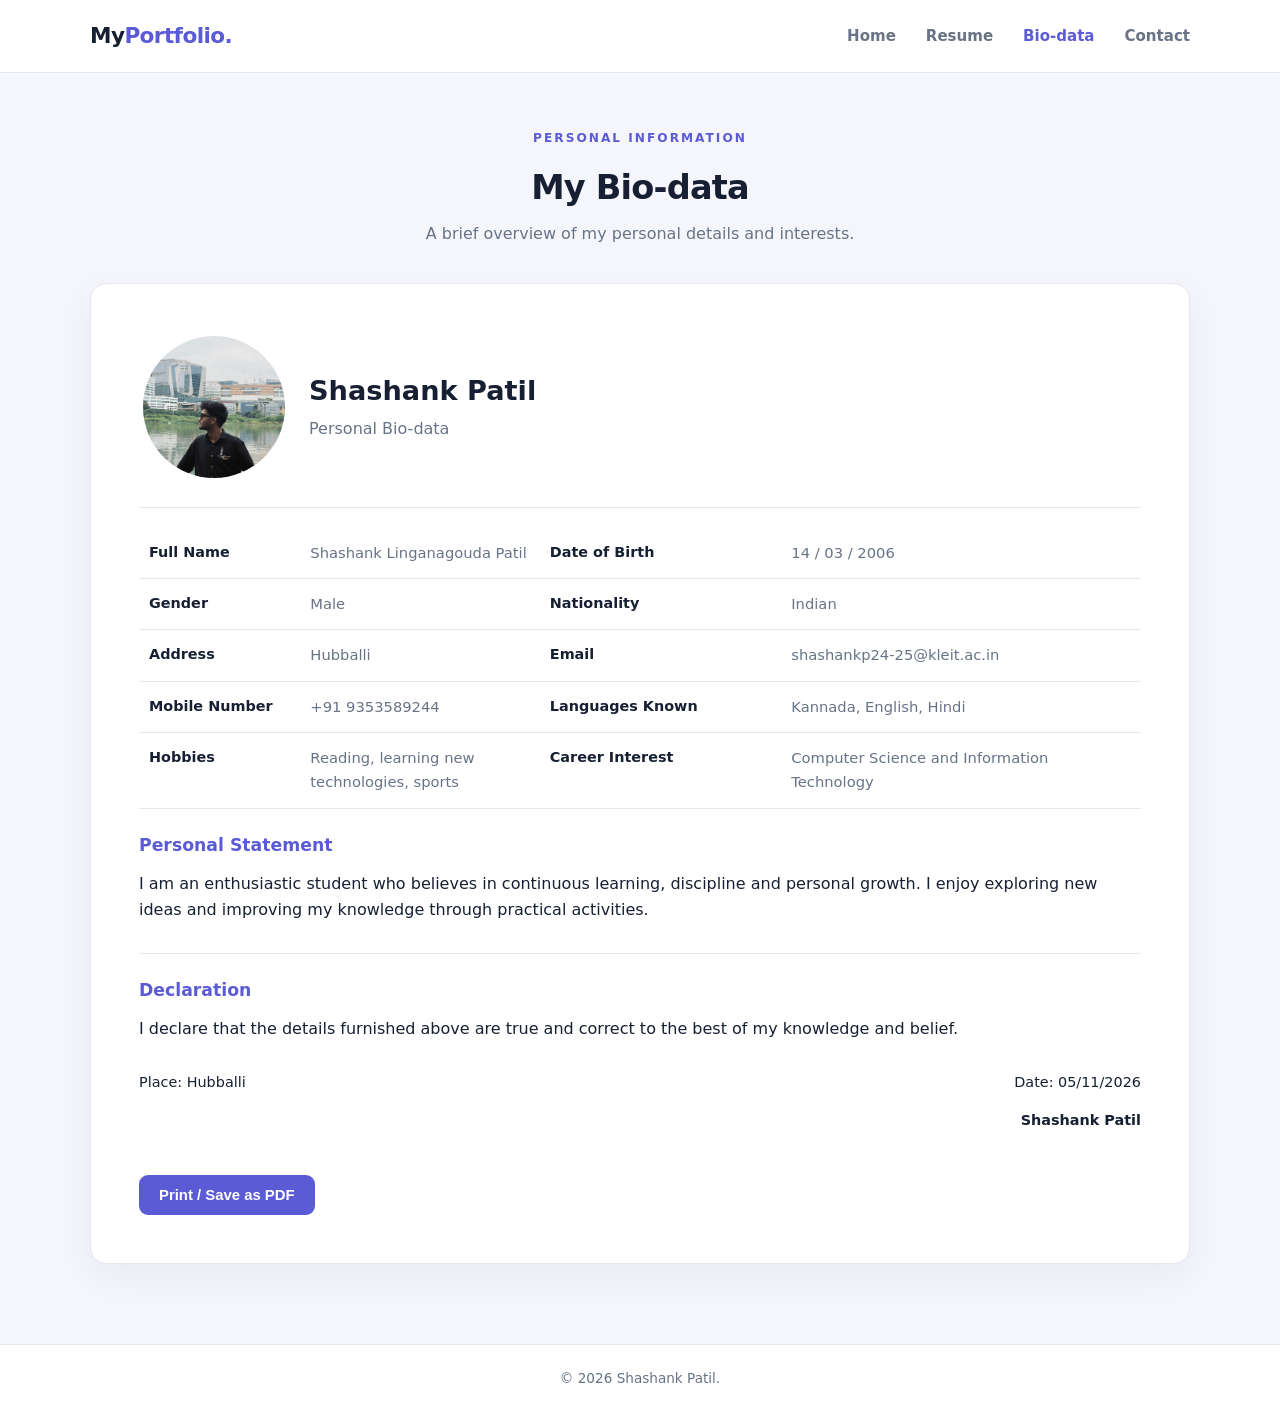
==== biodata.html @ 7f7760db "Add files via upload" ====
<!DOCTYPE html>
<html lang="en">
<head>
  <meta charset="UTF-8"><meta name="viewport" content="width=device-width, initial-scale=1.0">
  <title>Bio-data | Personal Portfolio</title><link rel="stylesheet" href="css/style.css">
</head>
<body>
  <header class="site-header"><nav class="navbar container">
    <a class="brand" href="index.html">My<span>Portfolio.</span></a><button class="menu-toggle" aria-label="Toggle navigation" aria-expanded="false">☰</button>
    <ul class="nav-links"><li><a href="index.html">Home</a></li><li><a href="resume.html">Resume</a></li><li><a class="active" href="biodata.html">Bio-data</a></li><li><a href="contact.html">Contact</a></li></ul>
  </nav></header>
  <main class="container page-wrap">
    <div class="page-title"><p class="eyebrow">PERSONAL INFORMATION</p><h1>My Bio-data</h1><p>A brief overview of my personal details and interests.</p></div>
    <section class="paper biodata-paper">
      <div class="bio-heading">
    <img src="images/profile.jpeg" alt="Shashank Patil" class="avatar small-avatar profile-photo">
    <div>
        <h2>Shashank Patil</h2>
        <p class="muted">Personal Bio-data</p>
    </div>
</div>
      <div class="data-table">
        <div><strong>Full Name</strong><span>Shashank Linganagouda Patil</span></div>
        <div><strong>Date of Birth</strong><span>14 / 03 / 2006</span></div>
        <div><strong>Gender</strong><span>Male</span></div>
        <div><strong>Nationality</strong><span>Indian</span></div>
        <div><strong>Address</strong><span>Hubballi</span></div>
        <div><strong>Email</strong><span>shashankp24-25@kleit.ac.in</span></div>
        <div><strong>Mobile Number</strong><span>+91 9353589244</span></div>
        <div><strong>Languages Known</strong><span>Kannada, English, Hindi</span></div>
        <div><strong>Hobbies</strong><span>Reading, learning new technologies, sports</span></div>
        <div><strong>Career Interest</strong><span>Computer Science and Information Technology</span></div>
      </div>
      <section class="resume-section"><h3>Personal Statement</h3><p>I am an enthusiastic student who believes in continuous learning, discipline and personal growth. I enjoy exploring new ideas and improving my knowledge through practical activities.</p></section>
      <section class="resume-section"><h3>Declaration</h3><p>I declare that the details furnished above are true and correct to the best of my knowledge and belief.</p><div class="signature"><span>Place: Hubballi</span><span>Date: 05/11/2026</span><strong>Shashank Patil</strong></div></section>
      <button class="btn print-btn" onclick="window.print()">Print / Save as PDF</button>
    </section>
  </main>
  <footer class="footer"><div class="container"><p>© <span id="year"></span> Shashank Patil.</p></div></footer>
  <script src="https://code.jquery.com/jquery-3.7.1.min.js"></script><script src="js/script.js"></script>
</body></html>
---- css/style.css ----
:root{--ink:#172033;--muted:#687386;--primary:#5b5bd6;--primary-dark:#4545b8;--surface:#fff;--bg:#f5f6fb;--line:#e6e8f0;--accent:#e9e9ff}
*{box-sizing:border-box}html{scroll-behavior:smooth}body{margin:0;background:var(--bg);color:var(--ink);font-family:Inter,ui-sans-serif,system-ui,-apple-system,"Segoe UI",sans-serif;line-height:1.65}a{color:inherit;text-decoration:none}.container{width:min(1100px,calc(100% - 40px));margin:auto}
.site-header{background:rgba(255,255,255,.94);border-bottom:1px solid var(--line);position:sticky;top:0;z-index:10;backdrop-filter:blur(12px)}.navbar{height:72px;display:flex;align-items:center;justify-content:space-between}.brand{font-size:1.35rem;font-weight:800;letter-spacing:-.6px}.brand span,.hero h1 span{color:var(--primary)}.nav-links{display:flex;gap:30px;list-style:none;margin:0;padding:0}.nav-links a{font-size:.94rem;color:var(--muted);font-weight:600}.nav-links a:hover,.nav-links a.active{color:var(--primary)}.menu-toggle{display:none;border:0;background:none;font-size:1.6rem;color:var(--ink)}
.hero{min-height:520px;display:grid;grid-template-columns:1.5fr .8fr;align-items:center;gap:70px;padding-top:55px;padding-bottom:55px}.eyebrow{color:var(--primary);font-size:.76rem;font-weight:800;letter-spacing:2px;margin:0 0 12px}.hero h1{font-size:clamp(2.5rem,6vw,4.4rem);line-height:1.1;letter-spacing:-2px;margin:0 0 14px}.hero h2{font-size:1.3rem;margin:0 0 16px}.lead{color:var(--muted);max-width:610px;font-size:1.05rem}.actions{display:flex;gap:12px;margin-top:28px}.btn{display:inline-block;border:0;border-radius:9px;background:var(--primary);color:white;padding:12px 20px;font-weight:700;font-size:.93rem;cursor:pointer;transition:.2s}.btn:hover{background:var(--primary-dark);transform:translateY(-1px)}.btn-outline{background:transparent;color:var(--primary);border:1px solid #c9c9f5}.btn-outline:hover{background:var(--accent);color:var(--primary-dark)}.profile-card{background:var(--surface);border:1px solid var(--line);border-radius:22px;padding:34px 25px;text-align:center;box-shadow:0 18px 50px rgba(31,38,75,.07)}.avatar{width:142px;height:142px;border-radius:50%;background:linear-gradient(135deg,#7777ed,#b2a8ff);display:grid;place-items:center;color:white;font-size:2.6rem;font-weight:800;margin:0 auto 22px;border:7px solid #f0efff}.profile-card h3{margin:0;font-size:1.35rem}.profile-card p{color:var(--muted);margin:4px 0 18px}.status{font-size:.78rem;color:#39815e;background:#eaf8f0;padding:7px 12px;border-radius:30px}.status i{display:inline-block;width:7px;height:7px;background:#35a66d;border-radius:50%;margin-right:6px}
.section{padding:50px 0 85px}.section-heading{text-align:center;margin-bottom:30px}.section-heading h2,.page-title h1{font-size:2.1rem;letter-spacing:-.8px;margin:0}.feature-grid{display:grid;grid-template-columns:repeat(3,1fr);gap:20px}.feature-card{background:var(--surface);border:1px solid var(--line);border-radius:16px;padding:25px;box-shadow:0 8px 25px rgba(31,38,75,.035)}.feature-icon{width:42px;height:42px;background:var(--accent);color:var(--primary);display:grid;place-items:center;border-radius:12px;font-weight:800;margin-bottom:16px}.feature-card h3{margin:0 0 8px}.feature-card p{color:var(--muted);font-size:.94rem}.text-link{color:var(--primary);font-weight:700;font-size:.9rem}
.footer{border-top:1px solid var(--line);padding:22px 0;color:var(--muted);font-size:.85rem;text-align:center;background:#fff}.footer p{margin:0}
.page-wrap{padding-top:55px;padding-bottom:80px}.page-title{text-align:center;margin-bottom:35px}.page-title>p:last-child{color:var(--muted);margin-top:6px}.paper{background:#fff;border:1px solid var(--line);border-radius:17px;padding:clamp(22px,5vw,48px);box-shadow:0 12px 35px rgba(31,38,75,.05)}.resume-top{display:flex;justify-content:space-between;gap:25px;padding-bottom:25px;border-bottom:2px solid var(--ink)}.resume-top h2{font-size:2rem;margin:0}.muted{color:var(--muted)}.contact-mini{text-align:right;color:var(--muted);font-size:.88rem}.contact-mini p{margin:2px}.resume-section{padding:22px 0;border-bottom:1px solid var(--line)}.resume-section:last-of-type{border-bottom:0}.resume-section h3{font-size:1.08rem;margin:0 0 12px;color:var(--primary)}.resume-section p{margin:7px 0}.timeline-item{padding:0 0 15px 16px;border-left:2px solid #deddfb;margin-left:5px;position:relative}.timeline-item:before{content:"";position:absolute;left:-6px;top:7px;width:10px;height:10px;border-radius:50%;background:var(--primary)}.timeline-item h4{margin:0}.timeline-item p{color:var(--muted);font-size:.93rem}.timeline-item>div{display:flex;justify-content:space-between;gap:15px;flex-wrap:wrap}.date{font-size:.82rem;color:var(--muted)}.tag-list{display:flex;gap:9px;flex-wrap:wrap}.tag-list span{background:#f0f0ff;color:#4b4bb6;border-radius:7px;padding:6px 11px;font-size:.85rem;font-weight:650}.small{font-size:.82rem}.clean-list{margin:0;padding-left:20px}.signature{display:flex;justify-content:space-between;gap:15px;flex-wrap:wrap;margin-top:28px;font-size:.9rem}.signature strong{width:100%;text-align:right}.print-btn{margin-top:20px}
.bio-heading{display:flex;align-items:center;gap:20px;padding-bottom:25px;border-bottom:1px solid var(--line);margin-bottom:20px}.bio-heading h2{margin:0;font-size:1.7rem}.bio-heading p{margin:2px 0}.small-avatar{width:82px;height:82px;font-size:1.5rem;margin:0;border-width:4px}.data-table{display:grid;grid-template-columns:1fr 1.5fr}.data-table>div{display:grid;grid-template-columns:1fr 1.5fr;gap:15px;padding:13px 10px;border-bottom:1px solid var(--line)}.data-table strong{font-size:.9rem}.data-table span{color:var(--muted);font-size:.92rem}
.contact-layout{display:grid;grid-template-columns:.8fr 1.2fr;gap:22px;align-items:start}.contact-info h2,.paper h2{margin-top:0}.contact-info p{margin:22px 0}.contact-info strong{color:var(--primary)}form{display:grid;gap:9px}label{font-size:.9rem;font-weight:700;margin-top:7px}input,textarea{width:100%;font:inherit;border:1px solid #dfe2ec;border-radius:8px;padding:12px 13px;background:#fff;color:var(--ink)}input:focus,textarea:focus{outline:2px solid #d4d3ff;border-color:var(--primary)}textarea{resize:vertical}.form-message{font-size:.9rem;font-weight:650;min-height:22px;margin:4px 0}.form-message.success{color:#238153}.form-message.error{color:#bd3d48}
@media(max-width:760px){.menu-toggle{display:block}.nav-links{display:none;position:absolute;top:72px;left:0;right:0;background:#fff;padding:18px 25px 22px;border-bottom:1px solid var(--line);flex-direction:column;gap:14px}.nav-links.open{display:flex}.hero{grid-template-columns:1fr;gap:35px;padding-top:55px}.profile-card{max-width:390px;width:100%;margin:auto}.feature-grid{grid-template-columns:1fr}.contact-layout{grid-template-columns:1fr}.resume-top{flex-direction:column}.contact-mini{text-align:left}.data-table{grid-template-columns:1fr}.data-table>div{grid-template-columns:1fr 1.3fr}}
@media print{.site-header,.footer,.print-btn{display:none!important}body{background:#fff}.container{width:100%}.page-wrap{padding:0}.paper{box-shadow:none;border:0;padding:0}.page-title{display:none}.resume-section{break-inside:avoid}}
.profile-photo {
    width: 150px;
    height: 150px;
    border-radius: 50%;
    object-fit: cover;
    border: 4px solid white;
}
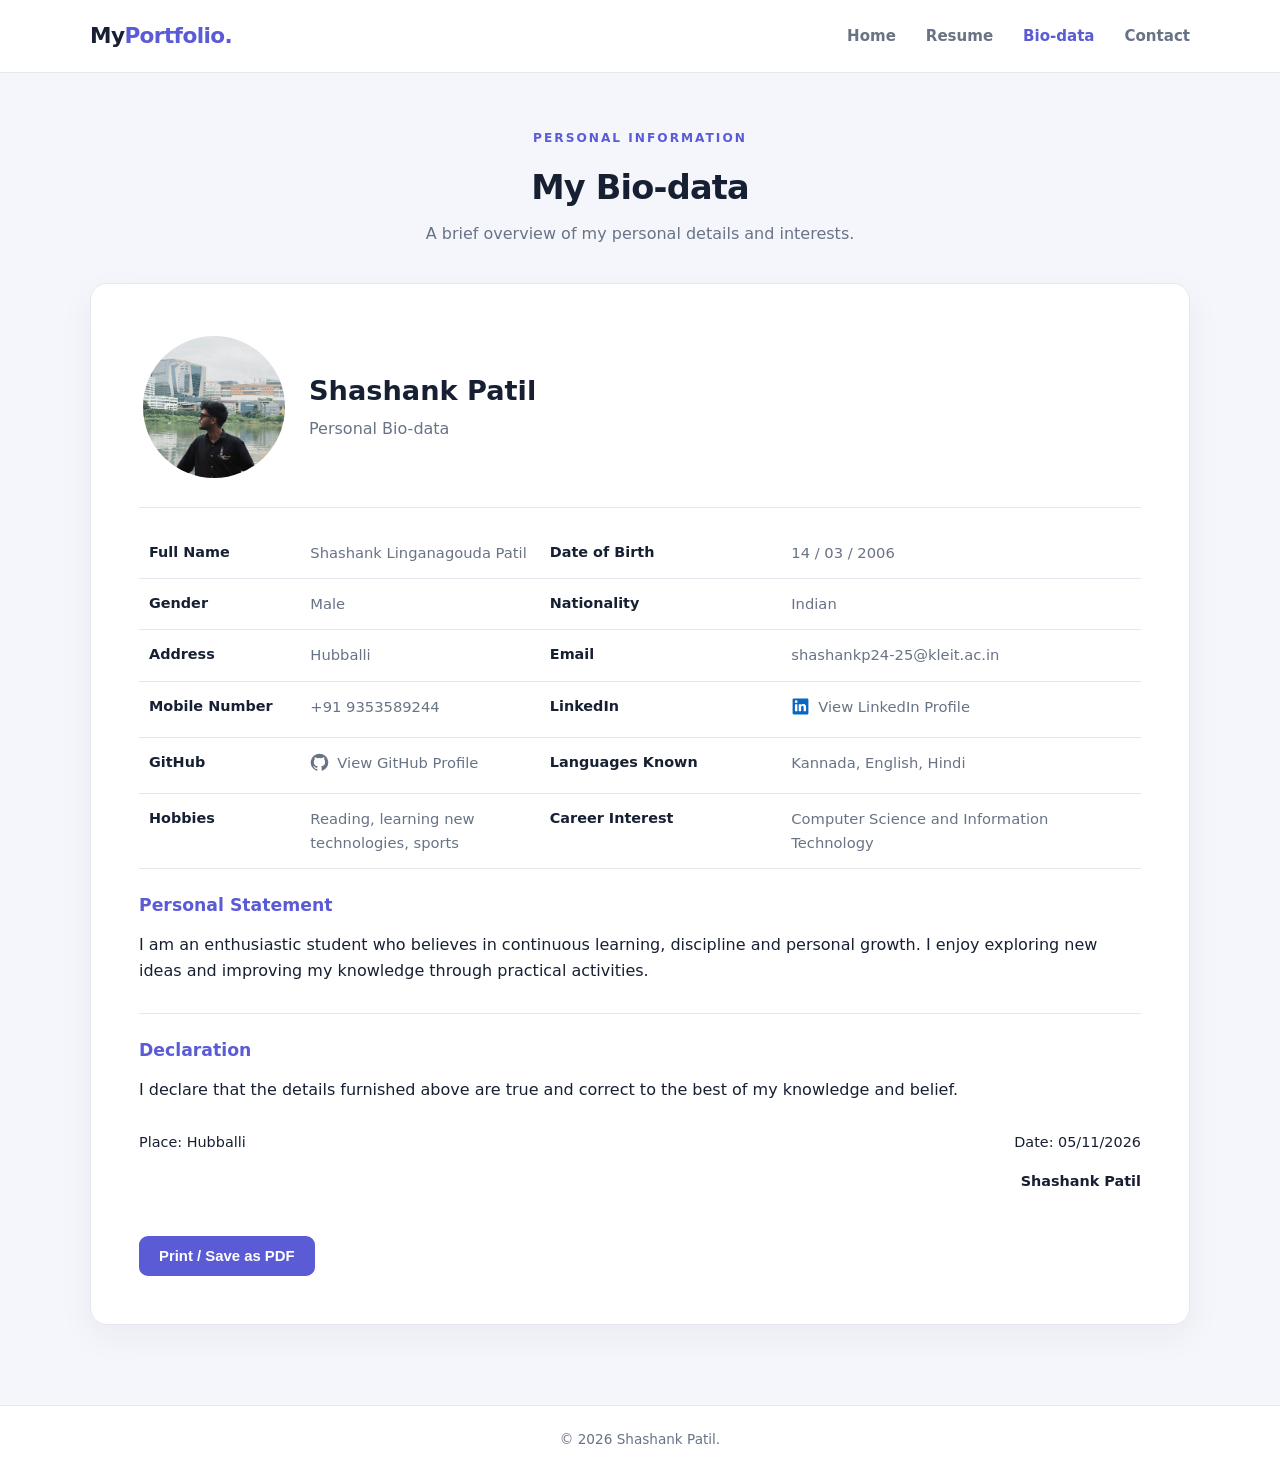
==== commit 4ab6e7a8: "Update biodata.html" ====
--- a/biodata.html
+++ b/biodata.html
@@ -1,41 +1,183 @@
+
 <!DOCTYPE html>
 <html lang="en">
 <head>
-  <meta charset="UTF-8"><meta name="viewport" content="width=device-width, initial-scale=1.0">
-  <title>Bio-data | Personal Portfolio</title><link rel="stylesheet" href="css/style.css">
+  <meta charset="UTF-8">
+  <meta name="viewport" content="width=device-width, initial-scale=1.0">
+  <title>Bio-data | Personal Portfolio</title>
+  <link rel="stylesheet" href="css/style.css">
 </head>
+
 <body>
-  <header class="site-header"><nav class="navbar container">
-    <a class="brand" href="index.html">My<span>Portfolio.</span></a><button class="menu-toggle" aria-label="Toggle navigation" aria-expanded="false">☰</button>
-    <ul class="nav-links"><li><a href="index.html">Home</a></li><li><a href="resume.html">Resume</a></li><li><a class="active" href="biodata.html">Bio-data</a></li><li><a href="contact.html">Contact</a></li></ul>
-  </nav></header>
+  <header class="site-header">
+    <nav class="navbar container">
+      <a class="brand" href="index.html">My<span>Portfolio.</span></a>
+      <button class="menu-toggle" aria-label="Toggle navigation" aria-expanded="false">☰</button>
+
+      <ul class="nav-links">
+        <li><a href="index.html">Home</a></li>
+        <li><a href="resume.html">Resume</a></li>
+        <li><a class="active" href="biodata.html">Bio-data</a></li>
+        <li><a href="contact.html">Contact</a></li>
+      </ul>
+    </nav>
+  </header>
+
   <main class="container page-wrap">
-    <div class="page-title"><p class="eyebrow">PERSONAL INFORMATION</p><h1>My Bio-data</h1><p>A brief overview of my personal details and interests.</p></div>
+
+    <div class="page-title">
+      <p class="eyebrow">PERSONAL INFORMATION</p>
+      <h1>My Bio-data</h1>
+      <p>A brief overview of my personal details and interests.</p>
+    </div>
+
     <section class="paper biodata-paper">
+
       <div class="bio-heading">
-    <img src="images/profile.jpeg" alt="Shashank Patil" class="avatar small-avatar profile-photo">
-    <div>
-        <h2>Shashank Patil</h2>
-        <p class="muted">Personal Bio-data</p>
-    </div>
-</div>
+        <img src="images/profile.jpeg"
+             alt="Shashank Patil"
+             class="avatar small-avatar profile-photo">
+
+        <div>
+          <h2>Shashank Patil</h2>
+          <p class="muted">Personal Bio-data</p>
+        </div>
+      </div>
+
       <div class="data-table">
-        <div><strong>Full Name</strong><span>Shashank Linganagouda Patil</span></div>
-        <div><strong>Date of Birth</strong><span>14 / 03 / 2006</span></div>
-        <div><strong>Gender</strong><span>Male</span></div>
-        <div><strong>Nationality</strong><span>Indian</span></div>
-        <div><strong>Address</strong><span>Hubballi</span></div>
-        <div><strong>Email</strong><span>shashankp24-25@kleit.ac.in</span></div>
-        <div><strong>Mobile Number</strong><span>+91 9353589244</span></div>
-        <div><strong>Languages Known</strong><span>Kannada, English, Hindi</span></div>
-        <div><strong>Hobbies</strong><span>Reading, learning new technologies, sports</span></div>
-        <div><strong>Career Interest</strong><span>Computer Science and Information Technology</span></div>
+
+        <div>
+          <strong>Full Name</strong>
+          <span>Shashank Linganagouda Patil</span>
+        </div>
+
+        <div>
+          <strong>Date of Birth</strong>
+          <span>14 / 03 / 2006</span>
+        </div>
+
+        <div>
+          <strong>Gender</strong>
+          <span>Male</span>
+        </div>
+
+        <div>
+          <strong>Nationality</strong>
+          <span>Indian</span>
+        </div>
+
+        <div>
+          <strong>Address</strong>
+          <span>Hubballi</span>
+        </div>
+
+        <div>
+          <strong>Email</strong>
+          <span>
+            <a href="mailto:shashankp24-25@kleit.ac.in">
+              shashankp24-25@kleit.ac.in
+            </a>
+          </span>
+        </div>
+
+        <div>
+          <strong>Mobile Number</strong>
+          <span>
+            <a href="tel:+919353589244">+91 9353589244</a>
+          </span>
+        </div>
+
+        <div>
+          <strong>LinkedIn</strong>
+          <span>
+            <a href="https://www.linkedin.com/in/shashank-patil-232881315/"
+               target="_blank"
+               rel="noopener noreferrer"
+               style="display:inline-flex; align-items:center; gap:8px; text-decoration:none;">
+
+              <svg width="19" height="19" viewBox="0 0 24 24"
+                   fill="#0A66C2" aria-hidden="true">
+                <path d="M20.45 2H3.55C2.69 2 2 2.69 2 3.55v16.9c0 .86.69 1.55 1.55 1.55h16.9c.86 0 1.55-.69 1.55-1.55V3.55c0-.86-.69-1.55-1.55-1.55ZM8 18H5V9h3v9ZM6.5 7.73a1.74 1.74 0 1 1 0-3.48 1.74 1.74 0 0 1 0 3.48ZM19 18h-3v-4.5c0-1.08-.02-2.47-1.5-2.47S12.77 12.2 12.77 13.4V18h-3V9h2.88v1.23h.04c.4-.7 1.38-1.44 2.84-1.44C18.57 8.79 19 10.8 19 13.4V18Z"/>
+              </svg>
+
+              View LinkedIn Profile
+            </a>
+          </span>
+        </div>
+
+        <div>
+          <strong>GitHub</strong>
+          <span>
+            <a href="https://github.com/shashankptl"
+               target="_blank"
+               rel="noopener noreferrer"
+               style="display:inline-flex; align-items:center; gap:8px; text-decoration:none;">
+
+              <svg width="19" height="19" viewBox="0 0 24 24"
+                   fill="currentColor" aria-hidden="true">
+                <path d="M12 .9a11.1 11.1 0 0 0-3.51 21.63c.55.1.76-.24.76-.53v-2.07c-3.1.67-3.76-1.32-3.76-1.32-.5-1.29-1.24-1.63-1.24-1.63-1.01-.69.08-.68.08-.68 1.12.08 1.71 1.15 1.71 1.15.99 1.7 2.6 1.21 3.23.92.1-.72.39-1.21.7-1.49-2.48-.28-5.09-1.24-5.09-5.52 0-1.22.44-2.22 1.15-3-.12-.28-.5-1.42.11-2.96 0 0 .94-.3 3.05 1.14a10.6 10.6 0 0 1 5.55 0c2.12-1.44 3.05-1.14 3.05-1.14.61 1.54.23 2.68.11 2.96.72.78 1.15 1.78 1.15 3 0 4.29-2.61 5.23-5.1 5.51.4.35.75 1.03.75 2.08V22c0 .29.2.63.76.53A11.1 11.1 0 0 0 12 .9Z"/>
+              </svg>
+
+              View GitHub Profile
+            </a>
+          </span>
+        </div>
+
+        <div>
+          <strong>Languages Known</strong>
+          <span>Kannada, English, Hindi</span>
+        </div>
+
+        <div>
+          <strong>Hobbies</strong>
+          <span>Reading, learning new technologies, sports</span>
+        </div>
+
+        <div>
+          <strong>Career Interest</strong>
+          <span>Computer Science and Information Technology</span>
+        </div>
+
       </div>
-      <section class="resume-section"><h3>Personal Statement</h3><p>I am an enthusiastic student who believes in continuous learning, discipline and personal growth. I enjoy exploring new ideas and improving my knowledge through practical activities.</p></section>
-      <section class="resume-section"><h3>Declaration</h3><p>I declare that the details furnished above are true and correct to the best of my knowledge and belief.</p><div class="signature"><span>Place: Hubballi</span><span>Date: 05/11/2026</span><strong>Shashank Patil</strong></div></section>
-      <button class="btn print-btn" onclick="window.print()">Print / Save as PDF</button>
+
+      <section class="resume-section">
+        <h3>Personal Statement</h3>
+        <p>
+          I am an enthusiastic student who believes in continuous learning,
+          discipline and personal growth. I enjoy exploring new ideas and
+          improving my knowledge through practical activities.
+        </p>
+      </section>
+
+      <section class="resume-section">
+        <h3>Declaration</h3>
+        <p>
+          I declare that the details furnished above are true and correct
+          to the best of my knowledge and belief.
+        </p>
+
+        <div class="signature">
+          <span>Place: Hubballi</span>
+          <span>Date: 05/11/2026</span>
+          <strong>Shashank Patil</strong>
+        </div>
+      </section>
+
+      <button class="btn print-btn" onclick="window.print()">
+        Print / Save as PDF
+      </button>
+
     </section>
   </main>
-  <footer class="footer"><div class="container"><p>© <span id="year"></span> Shashank Patil.</p></div></footer>
-  <script src="https://code.jquery.com/jquery-3.7.1.min.js"></script><script src="js/script.js"></script>
-</body></html>
+
+  <footer class="footer">
+    <div class="container">
+      <p>© <span id="year"></span> Shashank Patil.</p>
+    </div>
+  </footer>
+
+  <script src="https://code.jquery.com/jquery-3.7.1.min.js"></script>
+  <script src="js/script.js"></script>
+
+</body>
+</html>
